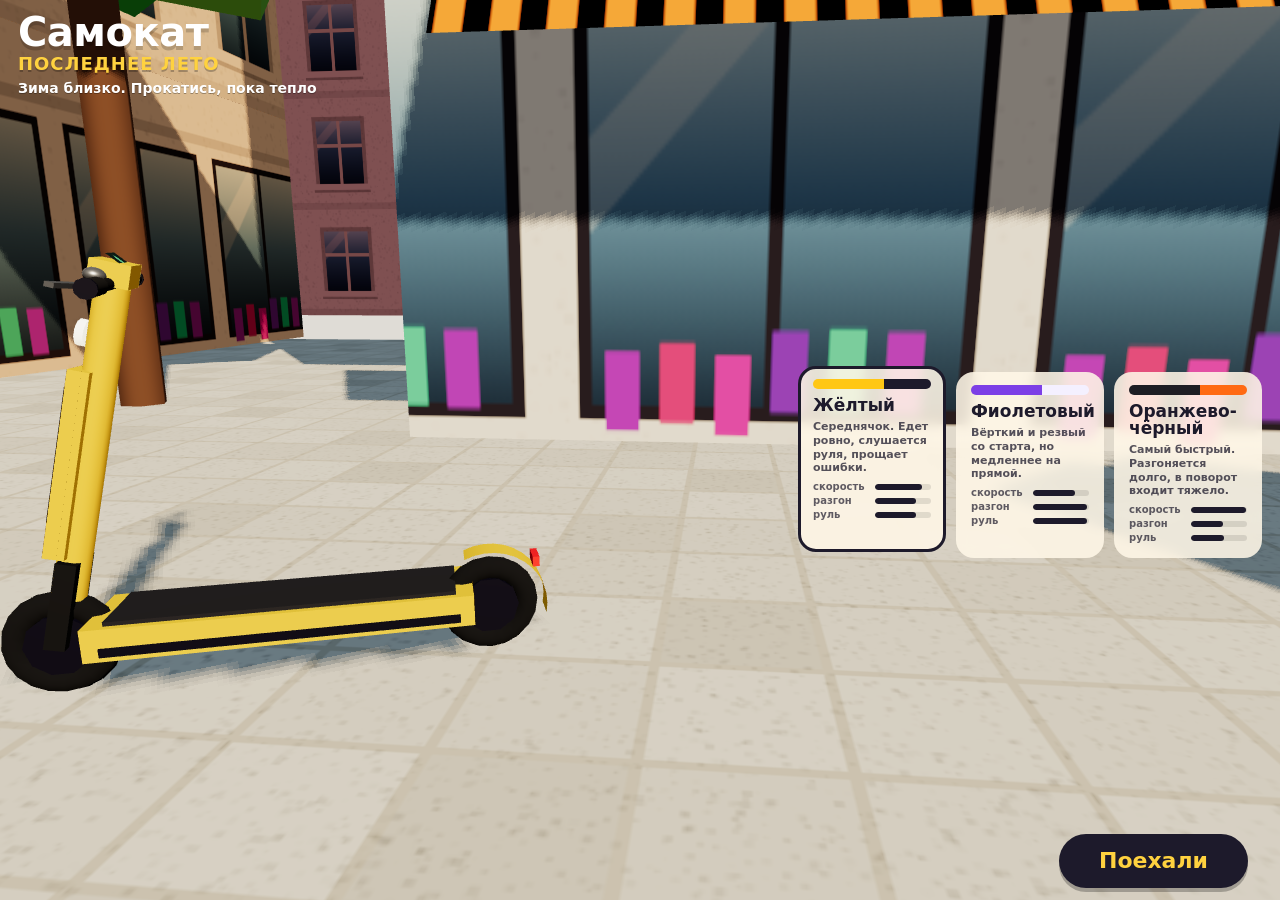
==== index.html @ 1ed4ea0c "Самокат: играбельный прототип — улица, 3 самоката, руль двумя пальцами, препятствия, счёт Co-Authore" ====
<!doctype html>
<html lang="ru">
<head>
<meta charset="utf-8">
<meta name="viewport" content="width=device-width, initial-scale=1, maximum-scale=1, user-scalable=no, viewport-fit=cover">
<meta name="theme-color" content="#7fc6ff">
<meta name="apple-mobile-web-app-capable" content="yes">
<meta name="mobile-web-app-capable" content="yes">
<title>Самокат. Последнее лето</title>
<link rel="stylesheet" href="style.css">
<script type="importmap">
{ "imports": {
  "three": "./vendor/three/three.module.js",
  "three/addons/": "./vendor/three/addons/"
} }
</script>
</head>
<body>
<canvas id="c"></canvas>

<!-- HUD -->
<div id="hud" class="hidden">
  <div class="hud-l">
    <div id="score">0</div>
    <div id="mult">×1</div>
  </div>
  <div class="hud-c"><span id="speed">0</span><small>км/ч</small></div>
  <div class="hud-r">
    <div id="lives"></div>
    <div id="best">рекорд 0</div>
  </div>
  <button id="pause" aria-label="Пауза">II</button>
</div>
<div id="pops"></div>
<div id="grips"><div class="grip" id="gL"></div><div class="grip" id="gR"></div><svg id="gLine"><line x1="0" y1="0" x2="0" y2="0"/></svg></div>
<div id="hint" class="hidden">
  <div class="hint-zone l"><b></b><span>левый палец</span></div>
  <div class="hint-txt">Возьмись за руль двумя пальцами<br><small>левый вверх, правый вниз — направо · отпусти — тормоз</small></div>
  <div class="hint-zone r"><b></b><span>правый палец</span></div>
</div>
<div id="flash"></div>

<!-- Меню -->
<div id="menu">
  <div class="title">
    <h1>Самокат<span>последнее лето</span></h1>
    <p>Зима близко. Прокатись, пока тепло</p>
  </div>
  <div id="cards"></div>
  <div class="menu-bottom">
    <button id="go">Поехали</button>
    <div id="menuBest"></div>
  </div>
</div>

<!-- Конец заезда -->
<div id="over" class="hidden">
  <div class="panel">
    <h2 id="overTitle">Приехали</h2>
    <div class="big" id="overScore">0</div>
    <div id="overInfo"></div>
    <div class="row">
      <button id="again">Ещё круг</button>
      <button id="toMenu" class="ghost">Другой самокат</button>
    </div>
  </div>
</div>

<div id="paused" class="hidden"><div class="panel"><h2>Пауза</h2><div class="row"><button id="resume">Дальше</button><button id="quit" class="ghost">В меню</button></div></div></div>

<div id="rotate"><div class="phone"></div><p>Поверни телефон</p><small>играем горизонтально</small></div>
<div id="loading"><div class="bar"><i></i></div><p>Накачиваем колёса…</p></div>

<script type="module" src="src/main.js"></script>
</body>
</html>
---- style.css ----
:root {
  --sun: #ffd23f;
  --ink: #1d1a2b;
  --cream: #fff8e7;
  --sky: #7fc6ff;
  --hot: #ff5a36;
  --font: "SF Pro Rounded", ui-rounded, "Nunito", "Segoe UI", system-ui, -apple-system, sans-serif;
}
* { box-sizing: border-box; -webkit-tap-highlight-color: transparent; }
html, body {
  margin: 0; height: 100%; overflow: hidden; background: #7fc6ff;
  font-family: var(--font); color: var(--ink);
  -webkit-user-select: none; user-select: none; touch-action: none;
  overscroll-behavior: none;
}
canvas#c { position: fixed; inset: 0; width: 100%; height: 100%; display: block; }
.hidden { display: none !important; }
button {
  font: 800 18px/1 var(--font); border: 0; border-radius: 999px; cursor: pointer;
  padding: 14px 28px; background: var(--ink); color: var(--sun);
  box-shadow: 0 4px 0 rgba(0,0,0,.25); transition: transform .08s;
}
button:active { transform: translateY(2px) scale(.98); box-shadow: 0 2px 0 rgba(0,0,0,.25); }
button.ghost { background: rgba(255,255,255,.85); color: var(--ink); }

/* HUD */
#hud { position: fixed; inset: 0; pointer-events: none; padding: max(10px, env(safe-area-inset-top)) max(16px, env(safe-area-inset-right)) 0 max(16px, env(safe-area-inset-left)); }
.hud-l { position: absolute; left: max(16px, env(safe-area-inset-left)); top: 10px; }
#score { font: 900 34px/1 var(--font); color: #fff; text-shadow: 0 2px 0 rgba(0,0,0,.25), 0 0 18px rgba(0,0,0,.15); font-variant-numeric: tabular-nums; }
#mult { display: inline-block; margin-top: 6px; font: 900 16px/1 var(--font); padding: 5px 10px; border-radius: 999px; background: var(--sun); color: var(--ink); transition: transform .15s; }
#mult.bump { transform: scale(1.35) rotate(-6deg); }
#mult.lost { background: #fff; opacity: .7; }
.hud-c { position: absolute; left: 50%; top: 10px; transform: translateX(-50%); font: 900 26px/1 var(--font); color: #fff; text-shadow: 0 2px 0 rgba(0,0,0,.25); font-variant-numeric: tabular-nums; }
.hud-c small { font-size: 12px; margin-left: 3px; opacity: .9; }
.hud-r { position: absolute; right: max(64px, calc(env(safe-area-inset-right) + 54px)); top: 10px; text-align: right; }
#lives { font-size: 22px; letter-spacing: 2px; filter: drop-shadow(0 2px 0 rgba(0,0,0,.2)); }
#lives .off { opacity: .25; filter: grayscale(1); }
#best { font: 800 13px/1 var(--font); color: #fff; margin-top: 6px; text-shadow: 0 1px 0 rgba(0,0,0,.3); }
#pause { pointer-events: auto; position: absolute; right: max(12px, env(safe-area-inset-right)); top: 10px; width: 42px; height: 42px; padding: 0; font-size: 14px; background: rgba(255,255,255,.85); color: var(--ink); }

#pops { position: fixed; inset: 0; pointer-events: none; overflow: hidden; }
.pop { position: absolute; left: 50%; top: 34%; transform: translate(-50%, 0); font: 900 26px/1 var(--font); color: #fff; white-space: nowrap;
  text-shadow: 0 3px 0 rgba(0,0,0,.28); animation: pop 1.1s ease-out forwards; }
.pop.good { color: var(--sun); }
.pop.bad { color: #ff7a5c; }
.pop small { display: block; text-align: center; font-size: 15px; color: #fff; margin-top: 4px; }
@keyframes pop {
  0% { transform: translate(-50%, 10px) scale(.6); opacity: 0; }
  15% { transform: translate(-50%, 0) scale(1.15); opacity: 1; }
  30% { transform: translate(-50%, 0) scale(1); }
  100% { transform: translate(-50%, -60px) scale(1); opacity: 0; }
}

#grips { position: fixed; inset: 0; pointer-events: none; }
.grip { position: absolute; width: 74px; height: 74px; margin: -37px 0 0 -37px; border-radius: 50%;
  border: 3px solid rgba(255,255,255,.75); background: rgba(255,255,255,.12); display: none; }
.grip.on { display: block; }
#gLine { position: absolute; inset: 0; width: 100%; height: 100%; overflow: visible; }
#gLine line { stroke: rgba(255,255,255,.45); stroke-width: 3; stroke-dasharray: 6 8; }

#hint { position: fixed; inset: 0; pointer-events: none; display: flex; align-items: center; justify-content: space-between; padding: 0 6vw; }
.hint-zone { display: flex; flex-direction: column; align-items: center; gap: 8px; color: #fff; font: 800 13px var(--font); text-shadow: 0 1px 0 rgba(0,0,0,.3); }
.hint-zone b { width: 76px; height: 76px; border-radius: 50%; border: 3px dashed #fff; background: rgba(255,255,255,.18); animation: breathe 1.4s ease-in-out infinite; }
.hint-zone.on b { background: var(--sun); border-style: solid; animation: none; }
.hint-txt { text-align: center; font: 900 20px/1.25 var(--font); color: #fff; text-shadow: 0 2px 0 rgba(0,0,0,.3); background: rgba(29,26,43,.35); padding: 12px 18px; border-radius: 18px; }
.hint-txt small { font-size: 13px; font-weight: 700; opacity: .95; }
@keyframes breathe { 50% { transform: scale(1.12); } }

#flash { position: fixed; inset: 0; pointer-events: none; background: #fff; opacity: 0; }

/* Меню */
#menu { position: fixed; inset: 0; display: flex; flex-direction: column; justify-content: space-between;
  padding: max(14px, env(safe-area-inset-top)) max(18px, env(safe-area-inset-right)) max(12px, env(safe-area-inset-bottom)) max(18px, env(safe-area-inset-left)); }
.title h1 { margin: 0; font: 900 40px/0.9 var(--font); color: #fff; text-shadow: 0 4px 0 rgba(0,0,0,.18); letter-spacing: -0.5px; }
.title h1 span { display: block; font-size: 18px; color: var(--sun); text-shadow: 0 2px 0 rgba(0,0,0,.25); margin-top: 6px; letter-spacing: 1px; text-transform: uppercase; }
.title p { margin: 8px 0 0; font: 700 14px var(--font); color: #fff; text-shadow: 0 1px 0 rgba(0,0,0,.3); }
#cards { display: flex; gap: 10px; align-self: flex-end; }
.card { width: 148px; padding: 10px 12px 12px; border-radius: 18px; background: rgba(255,248,231,.88); backdrop-filter: blur(6px);
  border: 3px solid transparent; cursor: pointer; transition: transform .15s, border-color .15s; }
.card.sel { border-color: var(--ink); transform: translateY(-6px); }
.card .sw { height: 10px; border-radius: 6px; margin-bottom: 8px; }
.card h3 { margin: 0 0 6px; font: 900 17px/1 var(--font); }
.card p { margin: 0 0 6px; font: 600 11px/1.25 var(--font); opacity: .75; }
.stat { display: flex; align-items: center; gap: 6px; font: 700 10px var(--font); margin-top: 3px; }
.stat i { flex: 0 0 56px; font-style: normal; opacity: .7; }
.stat u { flex: 1; height: 6px; border-radius: 3px; background: rgba(0,0,0,.1); overflow: hidden; text-decoration: none; }
.stat u b { display: block; height: 100%; background: var(--ink); border-radius: 3px; }
.menu-bottom { display: flex; align-items: center; justify-content: flex-end; gap: 14px; }
#go { font-size: 22px; padding: 16px 40px; }
#menuBest { font: 800 14px var(--font); color: #fff; text-shadow: 0 1px 0 rgba(0,0,0,.3); }

#over, #paused { position: fixed; inset: 0; display: flex; align-items: center; justify-content: center; background: rgba(29,26,43,.35); }
.panel { background: var(--cream); border-radius: 26px; padding: 20px 30px 22px; text-align: center; min-width: 300px; box-shadow: 0 10px 0 rgba(0,0,0,.15); }
.panel h2 { margin: 0; font: 900 24px var(--font); }
.panel .big { font: 900 54px/1.1 var(--font); color: var(--hot); font-variant-numeric: tabular-nums; }
#overInfo { font: 700 14px/1.4 var(--font); opacity: .8; margin: 4px 0 14px; }
#overInfo b { color: var(--hot); }
.row { display: flex; gap: 10px; justify-content: center; }

#rotate { position: fixed; inset: 0; z-index: 50; display: none; flex-direction: column; align-items: center; justify-content: center;
  background: linear-gradient(#7fc6ff, #ffe9a8); color: #fff; text-align: center; font: 900 24px var(--font); text-shadow: 0 2px 0 rgba(0,0,0,.2); }
#rotate p { margin: 26px 0 4px; } #rotate small { font-size: 14px; font-weight: 700; }
#rotate .phone { width: 54px; height: 92px; border: 5px solid #fff; border-radius: 12px; animation: turn 2s ease-in-out infinite; }
@keyframes turn { 0%, 20% { transform: rotate(0); } 50%, 80% { transform: rotate(-90deg); } 100% { transform: rotate(0); } }
@media (orientation: portrait) and (max-width: 900px) { #rotate { display: flex; } }

#loading { position: fixed; inset: 0; z-index: 40; display: flex; flex-direction: column; align-items: center; justify-content: center; background: linear-gradient(#7fc6ff, #ffe9a8); color: #fff; font: 800 16px var(--font); }
#loading .bar { width: 220px; height: 12px; border-radius: 6px; background: rgba(255,255,255,.4); overflow: hidden; }
#loading .bar i { display: block; height: 100%; width: 0; background: var(--ink); transition: width .2s; }

@media (max-height: 460px) {
  .card p { display: none; } .card { width: 136px; }
}
@media (max-height: 380px) {
  .title h1 { font-size: 30px; } .title h1 span { font-size: 14px; }
  .card { width: 132px; padding: 8px 10px 10px; } .card p { display: none; }
  #go { padding: 12px 30px; font-size: 19px; }
  #score { font-size: 28px; }
}
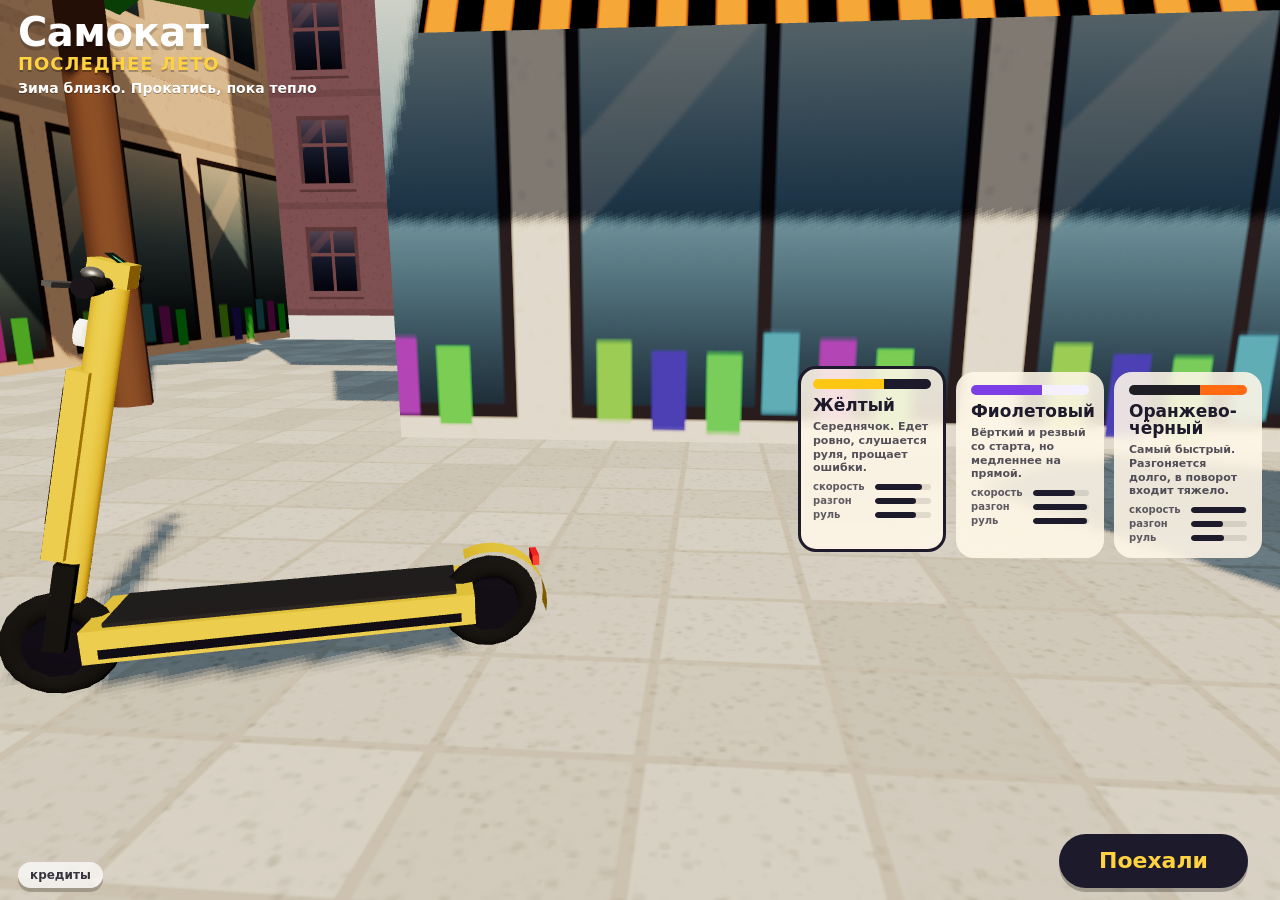
==== commit 59d22c33: "Карты-способности из «Курьера», кредиты в меню, длинные руки, машины без логотипов и граней, сторож " ====
--- a/index.html
+++ b/index.html
@@ -30,7 +30,9 @@
     <div id="best">рекорд 0</div>
   </div>
   <button id="pause" aria-label="Пауза">II</button>
+  <div id="cardbar"></div>
 </div>
+<div id="aura"></div>
 <div id="pops"></div>
 <div id="grips"><div class="grip" id="gL"></div><div class="grip" id="gR"></div><svg id="gLine"><line x1="0" y1="0" x2="0" y2="0"/></svg></div>
 <div id="hint" class="hidden">
@@ -51,6 +53,29 @@
     <button id="go">Поехали</button>
     <div id="menuBest"></div>
   </div>
+  <button id="creditsBtn" class="ghost">кредиты</button>
+</div>
+
+<!-- Кредиты -->
+<div id="credits" class="hidden">
+  <div class="panel credits">
+    <h2>Кредиты</h2>
+    <div class="cr-body">
+      <h4>Игра</h4>
+      <p>Павел Черкун — идея, геймдизайн<br>Код, улица, самокаты, люди, собаки, голуби — сделаны кодом в проекте</p>
+      <h4>Машины · CC BY 4.0 · Sketchfab</h4>
+      <p>«2018 Ford Mustang GT Convertible» — adrianaflak09<br>«Chery Tiggo 8 Pro» — niev<br><small>упрощены, перекрашены, без логотипов</small></p>
+      <h4>Здания · CC BY · Sketchfab</h4>
+      <p>«Small Shop Asset» — HardSurface3D<br>«Russian Commercial Building PSX Style» — crime100<br>«Russian Residential Blocks (Spalny Rayon) PSX» — crime100<br>«dinner Ps1 style» — Wardster<br>«Mexican Store (Tienda 3B) — Low Poly PSX Asset» — Mezaiah la cabra<br>«Soviet Khrushchyovka — PS1 Style» — zufari4</p>
+      <h4>Уличные мелочи · CC0 · Poly Haven</h4>
+      <p>Fire Hydrant, Metal Trash Can, Utility Box 01, Exterior Aircon Unit</p>
+      <h4>Карты</h4>
+      <p>Рамки и значки карт — из игры «Курьер»</p>
+      <h4>Код</h4>
+      <p>three.js — MIT · meshoptimizer — MIT</p>
+    </div>
+    <button id="creditsClose">Понятно</button>
+  </div>
 </div>
 
 <!-- Конец заезда -->
@@ -69,8 +94,17 @@
 <div id="paused" class="hidden"><div class="panel"><h2>Пауза</h2><div class="row"><button id="resume">Дальше</button><button id="quit" class="ghost">В меню</button></div></div></div>
 
 <div id="rotate"><div class="phone"></div><p>Поверни телефон</p><small>играем горизонтально</small></div>
-<div id="loading"><div class="bar"><i></i></div><p>Накачиваем колёса…</p></div>
+<div id="loading"><div class="bar"><i></i></div><p>Накачиваем колёса…</p><button id="reload" class="hidden">Что-то застряло — перезапустить</button></div>
+<script>
+// Сторож загрузки: ошибка модуля или вечная загрузка не оставляют пустой экран — даём кнопку перезапуска
+(function () {
+  var show = function () { var b = document.getElementById('reload'); if (b && !window.__booted) b.classList.remove('hidden'); };
+  window.__bootWatch = setTimeout(show, 20000);
+  addEventListener('error', show); addEventListener('unhandledrejection', show);
+  document.getElementById('reload').onclick = function () { location.reload(); };
+})();
+</script>
 
-<script type="module" src="src/main.js"></script>
+<script type="module" src="src/main.js?v=2"></script>
 </body>
 </html>
--- a/style.css
+++ b/style.css
@@ -106,7 +106,32 @@
 
 #loading { position: fixed; inset: 0; z-index: 40; display: flex; flex-direction: column; align-items: center; justify-content: center; background: linear-gradient(#7fc6ff, #ffe9a8); color: #fff; font: 800 16px var(--font); }
 #loading .bar { width: 220px; height: 12px; border-radius: 6px; background: rgba(255,255,255,.4); overflow: hidden; }
+#loading button { margin-top: 18px; font-size: 15px; padding: 12px 22px; }
 #loading .bar i { display: block; height: 100%; width: 0; background: var(--ink); transition: width .2s; }
+
+/* Карты */
+#cardbar { position: absolute; left: 50%; bottom: max(8px, env(safe-area-inset-bottom)); transform: translateX(-50%); display: flex; gap: 8px; }
+.cslot { pointer-events: auto; position: relative; width: 44px; height: 60px; padding: 0; border-radius: 6px; background: none; box-shadow: none;
+  transition: opacity .2s, filter .2s, transform .15s; }
+.cslot canvas { width: 100%; height: 100%; display: block; image-rendering: pixelated; }
+.cslot i { position: absolute; left: 4px; right: 4px; bottom: -6px; height: 4px; border-radius: 2px; background: var(--c); transform-origin: left; transform: scaleX(0); }
+.cslot.off { opacity: .32; filter: grayscale(.85) brightness(.9); }
+.cslot.have { opacity: 1; filter: drop-shadow(0 0 6px var(--c)) drop-shadow(0 0 2px #fff); animation: cardPulse 1s ease-in-out infinite; }
+.cslot.act { opacity: 1; filter: drop-shadow(0 0 12px var(--c)) brightness(1.15); transform: translateY(-6px) scale(1.08); }
+@keyframes cardPulse { 50% { transform: translateY(-4px) scale(1.06); } }
+#aura { position: fixed; inset: 0; pointer-events: none; opacity: 0; transition: opacity .25s; box-shadow: inset 0 0 60px 12px var(--c, #fff); }
+.pop.card { color: #fff; }
+.pop.card small { font-size: 13px; max-width: 70vw; white-space: normal; }
+
+/* Кредиты */
+#creditsBtn { position: absolute; left: max(18px, env(safe-area-inset-left)); bottom: max(12px, env(safe-area-inset-bottom)); font-size: 12px; padding: 7px 12px; opacity: .85; }
+#credits { position: fixed; inset: 0; z-index: 30; display: flex; align-items: center; justify-content: center; background: rgba(29,26,43,.45); }
+.panel.credits { width: min(520px, 92vw); max-height: 88vh; display: flex; flex-direction: column; padding: 16px 22px 16px; text-align: left; }
+.panel.credits h2 { text-align: center; }
+.cr-body { overflow-y: auto; margin: 6px 0 12px; font: 600 12px/1.4 var(--font); -webkit-user-select: text; user-select: text; touch-action: pan-y; }
+.cr-body h4 { margin: 10px 0 2px; font: 900 13px var(--font); color: var(--hot); }
+.cr-body p { margin: 0; } .cr-body small { opacity: .6; }
+.panel.credits > button { align-self: center; }
 
 @media (max-height: 460px) {
   .card p { display: none; } .card { width: 136px; }
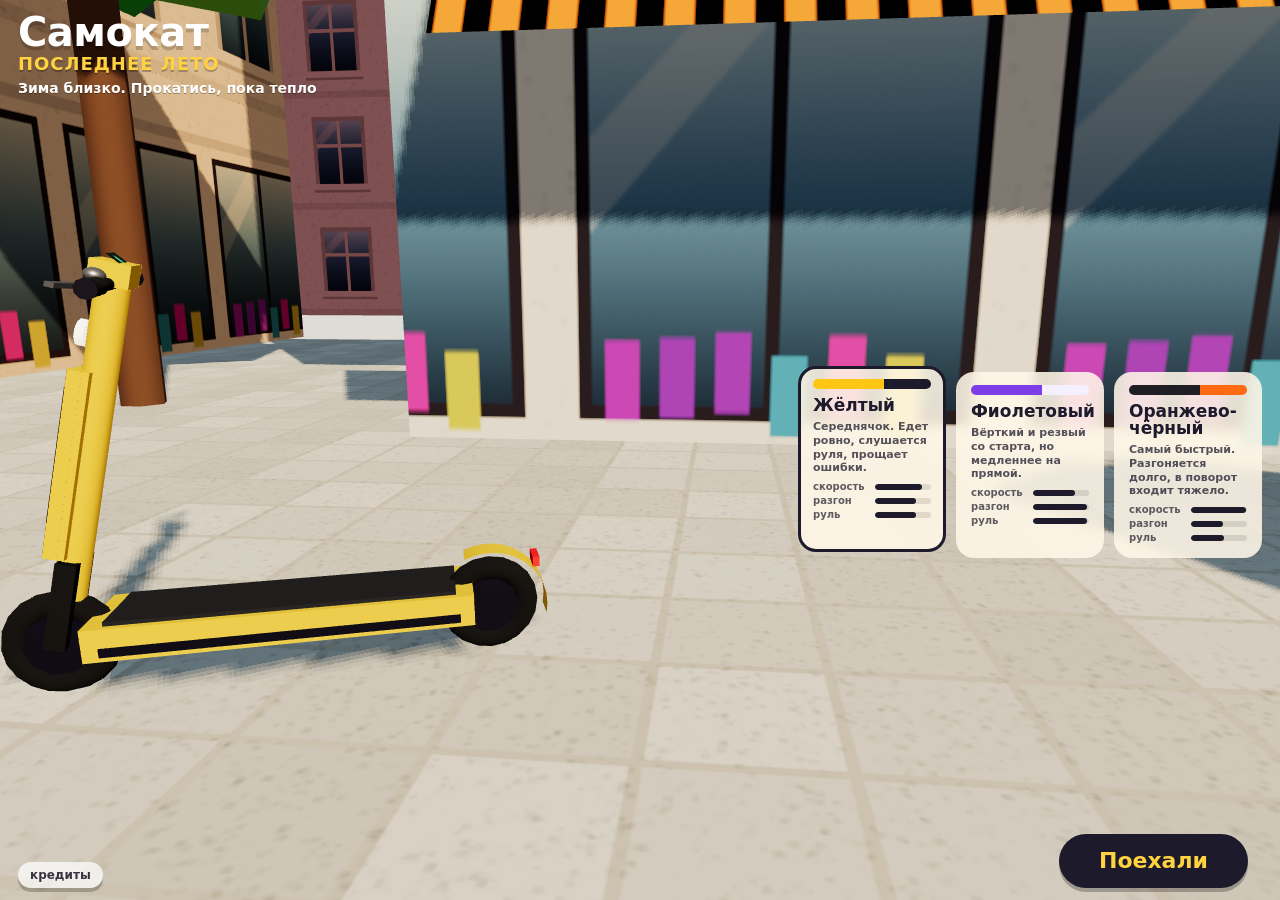
==== commit bd76f135: "Турбо жестом «от себя», понятные карты (подписи, описание при подборе, справка на паузе), читаемые в" ====
--- a/index.html
+++ b/index.html
@@ -24,7 +24,7 @@
     <div id="score">0</div>
     <div id="mult">×1</div>
   </div>
-  <div class="hud-c"><span id="speed">0</span><small>км/ч</small></div>
+  <div class="hud-c"><span id="speed">0</span><small>км/ч</small><div id="turbo"><i></i><span>турбо ↑↑</span></div></div>
   <div class="hud-r">
     <div id="lives"></div>
     <div id="best">рекорд 0</div>
@@ -34,10 +34,11 @@
 </div>
 <div id="aura"></div>
 <div id="pops"></div>
+<div id="cardToast" class="hidden"><canvas width="122" height="166"></canvas><div><b></b><p></p><small>жми на карту внизу, когда пригодится</small></div></div>
 <div id="grips"><div class="grip" id="gL"></div><div class="grip" id="gR"></div><svg id="gLine"><line x1="0" y1="0" x2="0" y2="0"/></svg></div>
 <div id="hint" class="hidden">
   <div class="hint-zone l"><b></b><span>левый палец</span></div>
-  <div class="hint-txt">Возьмись за руль двумя пальцами<br><small>левый вверх, правый вниз — направо · отпусти — тормоз</small></div>
+  <div class="hint-txt">Возьмись за руль двумя пальцами<br><small>левый вверх, правый вниз — направо · оба вниз или отпусти — тормоз<br>оба вверх — турбо</small></div>
   <div class="hint-zone r"><b></b><span>правый палец</span></div>
 </div>
 <div id="flash"></div>
@@ -91,7 +92,7 @@
   </div>
 </div>
 
-<div id="paused" class="hidden"><div class="panel"><h2>Пауза</h2><div class="row"><button id="resume">Дальше</button><button id="quit" class="ghost">В меню</button></div></div></div>
+<div id="paused" class="hidden"><div class="panel"><h2>Пауза</h2><div id="cardHelp"></div><div class="row"><button id="resume">Дальше</button><button id="quit" class="ghost">В меню</button></div></div></div>
 
 <div id="rotate"><div class="phone"></div><p>Поверни телефон</p><small>играем горизонтально</small></div>
 <div id="loading"><div class="bar"><i></i></div><p>Накачиваем колёса…</p><button id="reload" class="hidden">Что-то застряло — перезапустить</button></div>
--- a/style.css
+++ b/style.css
@@ -39,16 +39,17 @@
 #pause { pointer-events: auto; position: absolute; right: max(12px, env(safe-area-inset-right)); top: 10px; width: 42px; height: 42px; padding: 0; font-size: 14px; background: rgba(255,255,255,.85); color: var(--ink); }
 
 #pops { position: fixed; inset: 0; pointer-events: none; overflow: hidden; }
-.pop { position: absolute; left: 50%; top: 34%; transform: translate(-50%, 0); font: 900 26px/1 var(--font); color: #fff; white-space: nowrap;
-  text-shadow: 0 3px 0 rgba(0,0,0,.28); animation: pop 1.1s ease-out forwards; }
+.pop { position: absolute; left: 50%; top: 34%; transform: translate(-50%, 0); font: 900 24px/1 var(--font); color: #fff; white-space: nowrap;
+  text-shadow: 0 2px 0 rgba(0,0,0,.35), 0 0 10px rgba(0,0,0,.35); animation: pop 2.4s ease-out forwards; transition: top .2s; }
 .pop.good { color: var(--sun); }
 .pop.bad { color: #ff7a5c; }
-.pop small { display: block; text-align: center; font-size: 15px; color: #fff; margin-top: 4px; }
+.pop small { display: block; text-align: center; font-size: 14px; color: #fff; margin-top: 4px; }
 @keyframes pop {
   0% { transform: translate(-50%, 10px) scale(.6); opacity: 0; }
-  15% { transform: translate(-50%, 0) scale(1.15); opacity: 1; }
-  30% { transform: translate(-50%, 0) scale(1); }
-  100% { transform: translate(-50%, -60px) scale(1); opacity: 0; }
+  7% { transform: translate(-50%, 0) scale(1.12); opacity: 1; }
+  14% { transform: translate(-50%, 0) scale(1); }
+  80% { transform: translate(-50%, -6px) scale(1); opacity: 1; }
+  100% { transform: translate(-50%, -24px) scale(1); opacity: 0; }
 }
 
 #grips { position: fixed; inset: 0; pointer-events: none; }
@@ -110,7 +111,7 @@
 #loading .bar i { display: block; height: 100%; width: 0; background: var(--ink); transition: width .2s; }
 
 /* Карты */
-#cardbar { position: absolute; left: 50%; bottom: max(8px, env(safe-area-inset-bottom)); transform: translateX(-50%); display: flex; gap: 8px; }
+#cardbar { position: absolute; left: 50%; bottom: max(8px, env(safe-area-inset-bottom)); transform: translateX(-50%); display: flex; gap: 26px; }
 .cslot { pointer-events: auto; position: relative; width: 44px; height: 60px; padding: 0; border-radius: 6px; background: none; box-shadow: none;
   transition: opacity .2s, filter .2s, transform .15s; }
 .cslot canvas { width: 100%; height: 100%; display: block; image-rendering: pixelated; }
@@ -119,6 +120,26 @@
 .cslot.have { opacity: 1; filter: drop-shadow(0 0 6px var(--c)) drop-shadow(0 0 2px #fff); animation: cardPulse 1s ease-in-out infinite; }
 .cslot.act { opacity: 1; filter: drop-shadow(0 0 12px var(--c)) brightness(1.15); transform: translateY(-6px) scale(1.08); }
 @keyframes cardPulse { 50% { transform: translateY(-4px) scale(1.06); } }
+.cslot span { position: absolute; left: 50%; top: 100%; margin-top: 3px; transform: translateX(-50%); font: 800 10px/1 var(--font); color: #fff; white-space: nowrap; text-shadow: 0 1px 2px rgba(0,0,0,.6); }
+.cslot.off span { opacity: .8; }
+#cardbar { bottom: max(18px, calc(env(safe-area-inset-bottom) + 10px)) !important; }
+#cardToast { position: fixed; left: max(14px, env(safe-area-inset-left)); top: 84px; display: flex; gap: 12px; align-items: center; pointer-events: none;
+  background: rgba(20,18,30,.82); border: 2px solid var(--c, #fff); border-radius: 16px; padding: 10px 16px 10px 10px; color: #fff; max-width: min(330px, 40vw);
+  box-shadow: 0 0 24px var(--c, #fff); animation: toastIn .35s cubic-bezier(.2,1.6,.4,1); }
+#cardToast canvas { width: 61px; height: 83px; image-rendering: pixelated; flex: none; }
+#cardToast b { display: block; font: 900 18px/1.1 var(--font); color: var(--c); }
+#cardToast p { margin: 4px 0; font: 700 13px/1.3 var(--font); }
+#cardToast small { font: 600 11px var(--font); opacity: .7; }
+@keyframes toastIn { from { transform: translateX(-40px) scale(.8); opacity: 0; } }
+#cardHelp { margin: 10px 0 14px; display: grid; gap: 6px; text-align: left; max-width: 420px; }
+#cardHelp div { display: flex; gap: 10px; align-items: center; font: 600 12px/1.3 var(--font); }
+#cardHelp canvas { width: 30px; height: 41px; image-rendering: pixelated; flex: none; }
+#cardHelp b { color: var(--c); filter: brightness(.75); }
+#turbo { position: relative; margin: 5px auto 0; width: 86px; height: 6px; border-radius: 3px; background: rgba(0,0,0,.25); overflow: visible; }
+#turbo i { display: block; height: 100%; width: 100%; border-radius: 3px; background: #7dffb2; transform-origin: left; }
+#turbo span { position: absolute; left: 0; right: 0; top: 8px; font: 800 9px/1 var(--font); text-align: center; opacity: .85; }
+#turbo.on i { background: #ff5a36; box-shadow: 0 0 8px #ff5a36; }
+#turbo.empty span { opacity: .4; }
 #aura { position: fixed; inset: 0; pointer-events: none; opacity: 0; transition: opacity .25s; box-shadow: inset 0 0 60px 12px var(--c, #fff); }
 .pop.card { color: #fff; }
 .pop.card small { font-size: 13px; max-width: 70vw; white-space: normal; }
